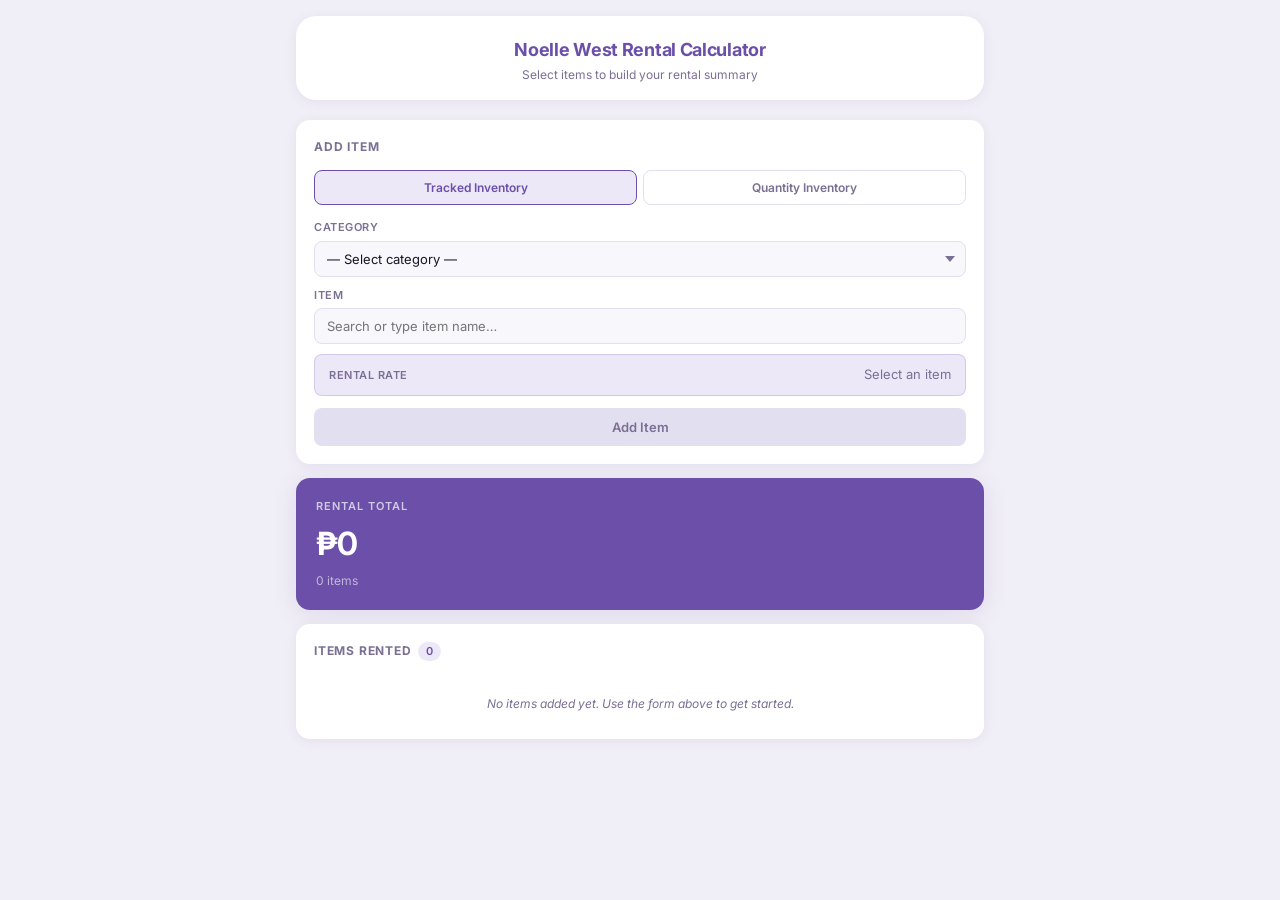
==== index.html @ f448f1df "Add files via upload" ====
<!DOCTYPE html>
<html lang="en">
<head>
  <meta charset="UTF-8">
  <meta name="viewport" content="width=device-width, initial-scale=1.0">
  <title>Noelle West Rental Calculator</title>
  <link rel="stylesheet" href="styles.css">
  <script src="https://js.jotform.com/JotFormCustomWidget.min.js"></script>
</head>
<body>

<div class="app-shell">

  <!-- Header -->
  <div class="app-header">
    <h1>Noelle West Rental Calculator</h1>
    <p>Select items to build your rental summary</p>
  </div>

  <!-- Add Item Card -->
  <div class="card">
    <div class="card-title">Add Item</div>

    <!-- Tab bar -->
    <div class="tab-bar">
      <button class="tab-btn active" id="tab-tracked" onclick="switchTab('tracked')">
        Tracked Inventory
      </button>
      <button class="tab-btn" id="tab-qty" onclick="switchTab('quantity')">
        Quantity Inventory
      </button>
    </div>

    <!-- Tracked Panel -->
    <div id="panel-tracked"></div>

    <!-- Quantity Panel -->
    <div id="panel-qty" style="display:none"></div>
  </div>

  <!-- Total -->
  <div class="total-card">
    <div class="total-label">Rental Total</div>
    <div class="total-amount" id="total-amount">₱0</div>
    <div class="total-count" id="total-count">0 items</div>
  </div>

  <!-- Items rented -->
  <div class="card">
    <div class="card-title">
      Items Rented
      <span class="badge" id="items-badge">0</span>
    </div>
    <div class="items-empty" id="items-empty" style="display:block">
      No items added yet. Use the form above to get started.
    </div>
    <div id="items-list"></div>
  </div>

</div>

<script src="app.js"></script>
<script>
  // Keep badge in sync
  const origRender = renderItems;
  // Patch items badge update after load
  const _observer = new MutationObserver(() => {
    const badge = document.getElementById('items-badge');
    if (badge) badge.textContent = state.items.length;
  });
  document.addEventListener('DOMContentLoaded', () => {
    const list = document.getElementById('items-list');
    if (list) _observer.observe(list, { childList: true, subtree: true });
  });
</script>
</body>
</html>
---- styles.css ----
/* ===== Noelle West Rental Calculator ===== */
@import url('https://fonts.googleapis.com/css2?family=Inter:wght@400;500;600;700&display=swap');

*, *::before, *::after {
  box-sizing: border-box;
  margin: 0;
  padding: 0;
}

:root {
  --bg: #F0EEF6;
  --surface: #FFFFFF;
  --surface-2: #F8F7FC;
  --border: #E2DFF0;
  --accent: #6B4FA8;
  --accent-light: #EDE8F8;
  --accent-dark: #50398A;
  --text: #1A1525;
  --text-muted: #7B6F94;
  --success: #2E7D5E;
  --success-bg: #E8F5F0;
  --danger: #C0392B;
  --danger-bg: #FDECEA;
  --radius-sm: 8px;
  --radius: 14px;
  --radius-lg: 20px;
  --shadow: 0 2px 12px rgba(107, 79, 168, 0.08);
  --shadow-md: 0 4px 24px rgba(107, 79, 168, 0.12);
}

html, body {
  font-family: 'Inter', -apple-system, BlinkMacSystemFont, sans-serif;
  font-size: 14px;
  line-height: 1.5;
  background: var(--bg);
  color: var(--text);
  min-height: 100vh;
}

/* ===== Layout ===== */
.app-shell {
  max-width: 720px;
  margin: 0 auto;
  padding: 16px;
}

.app-header {
  text-align: center;
  margin-bottom: 20px;
  padding: 20px 16px 16px;
  background: var(--surface);
  border-radius: var(--radius-lg);
  box-shadow: var(--shadow);
}

.app-header h1 {
  font-size: 18px;
  font-weight: 700;
  color: var(--accent);
  letter-spacing: -0.3px;
}

.app-header p {
  font-size: 12px;
  color: var(--text-muted);
  margin-top: 3px;
}

/* ===== Cards ===== */
.card {
  background: var(--surface);
  border-radius: var(--radius);
  box-shadow: var(--shadow);
  padding: 18px;
  margin-bottom: 14px;
}

.card-title {
  font-size: 12px;
  font-weight: 700;
  letter-spacing: 0.8px;
  text-transform: uppercase;
  color: var(--text-muted);
  margin-bottom: 14px;
  display: flex;
  align-items: center;
  gap: 6px;
}

.card-title .badge {
  background: var(--accent-light);
  color: var(--accent);
  border-radius: 20px;
  padding: 1px 8px;
  font-size: 11px;
  font-weight: 600;
  letter-spacing: 0.4px;
}

/* ===== Form Controls ===== */
.form-grid {
  display: grid;
  gap: 10px;
}

.field-label {
  font-size: 11px;
  font-weight: 600;
  color: var(--text-muted);
  margin-bottom: 5px;
  text-transform: uppercase;
  letter-spacing: 0.5px;
}

.field-group {
  display: flex;
  flex-direction: column;
}

select, input[type="number"], .search-input {
  width: 100%;
  padding: 9px 12px;
  background: var(--surface-2);
  border: 1.5px solid var(--border);
  border-radius: var(--radius-sm);
  font-family: inherit;
  font-size: 13px;
  color: var(--text);
  transition: border-color 0.15s, box-shadow 0.15s;
  appearance: none;
  -webkit-appearance: none;
}

select {
  background-image: url("data:image/svg+xml,%3Csvg xmlns='http://www.w3.org/2000/svg' width='10' height='6' viewBox='0 0 10 6'%3E%3Cpath fill='%237B6F94' d='M0 0l5 6 5-6z'/%3E%3C/svg%3E");
  background-repeat: no-repeat;
  background-position: right 10px center;
  padding-right: 28px;
  cursor: pointer;
}

select:focus, input[type="number"]:focus, .search-input:focus {
  outline: none;
  border-color: var(--accent);
  box-shadow: 0 0 0 3px rgba(107, 79, 168, 0.1);
  background: var(--surface);
}

input[type="number"] {
  text-align: center;
}

/* ===== Searchable Dropdown ===== */
.search-container {
  position: relative;
}

.search-input {
  display: block;
}

.search-dropdown {
  position: absolute;
  top: calc(100% + 4px);
  left: 0;
  right: 0;
  background: var(--surface);
  border: 1.5px solid var(--accent);
  border-radius: var(--radius-sm);
  box-shadow: var(--shadow-md);
  z-index: 100;
  max-height: 200px;
  overflow-y: auto;
  display: none;
}

.search-dropdown.open {
  display: block;
}

.dropdown-item {
  padding: 8px 12px;
  cursor: pointer;
  font-size: 13px;
  color: var(--text);
  border-bottom: 1px solid var(--border);
  transition: background 0.1s;
}

.dropdown-item:last-child {
  border-bottom: none;
}

.dropdown-item:hover, .dropdown-item.active {
  background: var(--accent-light);
  color: var(--accent);
}

.dropdown-item.no-results {
  color: var(--text-muted);
  cursor: default;
  font-style: italic;
  font-size: 12px;
}

/* ===== Rate Preview ===== */
.rate-preview {
  background: var(--accent-light);
  border: 1.5px solid rgba(107, 79, 168, 0.2);
  border-radius: var(--radius-sm);
  padding: 10px 14px;
  display: flex;
  justify-content: space-between;
  align-items: center;
  min-height: 40px;
}

.rate-label {
  font-size: 11px;
  font-weight: 600;
  color: var(--text-muted);
  text-transform: uppercase;
  letter-spacing: 0.5px;
}

.rate-value {
  font-size: 15px;
  font-weight: 700;
  color: var(--accent);
}

.rate-value.empty {
  font-size: 13px;
  font-weight: 400;
  color: var(--text-muted);
}

/* ===== Inline Row (Category + Size + Qty) ===== */
.input-row {
  display: grid;
  gap: 8px;
}

.input-row.tracked-layout {
  grid-template-columns: 1fr;
}

.input-row.qty-layout {
  grid-template-columns: 1fr 1fr;
}

/* ===== Add Button ===== */
.btn-add {
  width: 100%;
  padding: 11px;
  background: var(--accent);
  color: #fff;
  border: none;
  border-radius: var(--radius-sm);
  font-family: inherit;
  font-size: 13px;
  font-weight: 600;
  cursor: pointer;
  transition: background 0.15s, transform 0.1s;
  margin-top: 2px;
}

.btn-add:hover {
  background: var(--accent-dark);
}

.btn-add:active {
  transform: scale(0.98);
}

.btn-add:disabled {
  background: var(--border);
  color: var(--text-muted);
  cursor: not-allowed;
  transform: none;
}

/* ===== Items List ===== */
.items-empty {
  text-align: center;
  color: var(--text-muted);
  font-size: 12px;
  padding: 20px 0 8px;
  font-style: italic;
}

.rental-item {
  display: flex;
  align-items: center;
  gap: 10px;
  padding: 10px 12px;
  background: var(--surface-2);
  border-radius: var(--radius-sm);
  border: 1px solid var(--border);
  margin-bottom: 7px;
  transition: background 0.1s;
}

.rental-item:last-child {
  margin-bottom: 0;
}

.item-info {
  flex: 1;
  min-width: 0;
}

.item-name {
  font-size: 13px;
  font-weight: 600;
  color: var(--text);
  white-space: nowrap;
  overflow: hidden;
  text-overflow: ellipsis;
}

.item-meta {
  font-size: 11px;
  color: var(--text-muted);
  margin-top: 1px;
}

.item-amount {
  font-size: 14px;
  font-weight: 700;
  color: var(--accent);
  white-space: nowrap;
  flex-shrink: 0;
}

.btn-remove {
  background: none;
  border: none;
  cursor: pointer;
  color: var(--text-muted);
  font-size: 16px;
  padding: 2px 4px;
  border-radius: 4px;
  flex-shrink: 0;
  transition: color 0.1s, background 0.1s;
  line-height: 1;
}

.btn-remove:hover {
  color: var(--danger);
  background: var(--danger-bg);
}

/* ===== Total Card ===== */
.total-card {
  background: var(--accent);
  border-radius: var(--radius);
  padding: 20px;
  margin-bottom: 14px;
  box-shadow: var(--shadow-md);
}

.total-label {
  font-size: 11px;
  font-weight: 600;
  letter-spacing: 1px;
  text-transform: uppercase;
  color: rgba(255,255,255,0.7);
  margin-bottom: 6px;
}

.total-amount {
  font-size: 32px;
  font-weight: 700;
  color: #fff;
  letter-spacing: -1px;
}

.total-count {
  font-size: 12px;
  color: rgba(255,255,255,0.6);
  margin-top: 4px;
}

/* ===== Tab Switcher ===== */
.tab-bar {
  display: grid;
  grid-template-columns: 1fr 1fr;
  gap: 6px;
  margin-bottom: 14px;
}

.tab-btn {
  padding: 9px;
  border: 1.5px solid var(--border);
  border-radius: var(--radius-sm);
  background: var(--surface);
  font-family: inherit;
  font-size: 12px;
  font-weight: 600;
  color: var(--text-muted);
  cursor: pointer;
  transition: all 0.15s;
  text-align: center;
}

.tab-btn.active {
  background: var(--accent-light);
  border-color: var(--accent);
  color: var(--accent);
}

/* ===== Divider ===== */
.divider {
  height: 1px;
  background: var(--border);
  margin: 14px 0;
}

/* ===== Error toast ===== */
.error-msg {
  background: var(--danger-bg);
  border: 1px solid rgba(192,57,43,0.2);
  color: var(--danger);
  font-size: 12px;
  padding: 8px 12px;
  border-radius: var(--radius-sm);
  margin-top: 8px;
  display: none;
}

.error-msg.visible {
  display: block;
}

/* ===== Responsive ===== */
@media (max-width: 480px) {
  .app-shell { padding: 10px; }
  .card { padding: 14px; }
  .total-amount { font-size: 26px; }
}

/* ===== Price Selector (First User / Rental Rate toggle) ===== */
.price-selector {
  margin-top: 2px;
}

.price-toggle-group {
  display: grid;
  grid-template-columns: 1fr 1fr;
  gap: 8px;
  margin-top: 6px;
}

.price-toggle-option {
  cursor: pointer;
  display: block;
}

.price-toggle-option input[type="radio"] {
  position: absolute;
  opacity: 0;
  width: 0;
  height: 0;
  pointer-events: none;
}

.price-toggle-card {
  padding: 10px 12px;
  border: 2px solid var(--border);
  border-radius: var(--radius-sm);
  background: var(--surface-2);
  text-align: center;
  transition: border-color 0.15s, background 0.15s, box-shadow 0.15s;
  user-select: none;
}

.price-toggle-option input[type="radio"]:checked + .price-toggle-card {
  border-color: var(--accent);
  background: var(--accent-light);
  box-shadow: 0 0 0 3px rgba(107, 79, 168, 0.1);
}

.price-toggle-label {
  font-size: 10px;
  font-weight: 700;
  text-transform: uppercase;
  letter-spacing: 0.6px;
  color: var(--text-muted);
  margin-bottom: 4px;
}

.price-toggle-option input[type="radio"]:checked + .price-toggle-card .price-toggle-label {
  color: var(--accent-dark);
}

.price-toggle-amount {
  font-size: 16px;
  font-weight: 700;
  color: var(--text);
  letter-spacing: -0.3px;
}

.price-toggle-option input[type="radio"]:checked + .price-toggle-card .price-toggle-amount {
  color: var(--accent);
}

/* ===== First User badge on item rows ===== */
.fu-tag {
  display: inline-block;
  background: #FFF3CD;
  color: #856404;
  border: 1px solid #FFE083;
  border-radius: 4px;
  font-size: 10px;
  font-weight: 700;
  padding: 1px 5px;
  letter-spacing: 0.3px;
  vertical-align: middle;
  margin-left: 4px;
  line-height: 1.4;
}
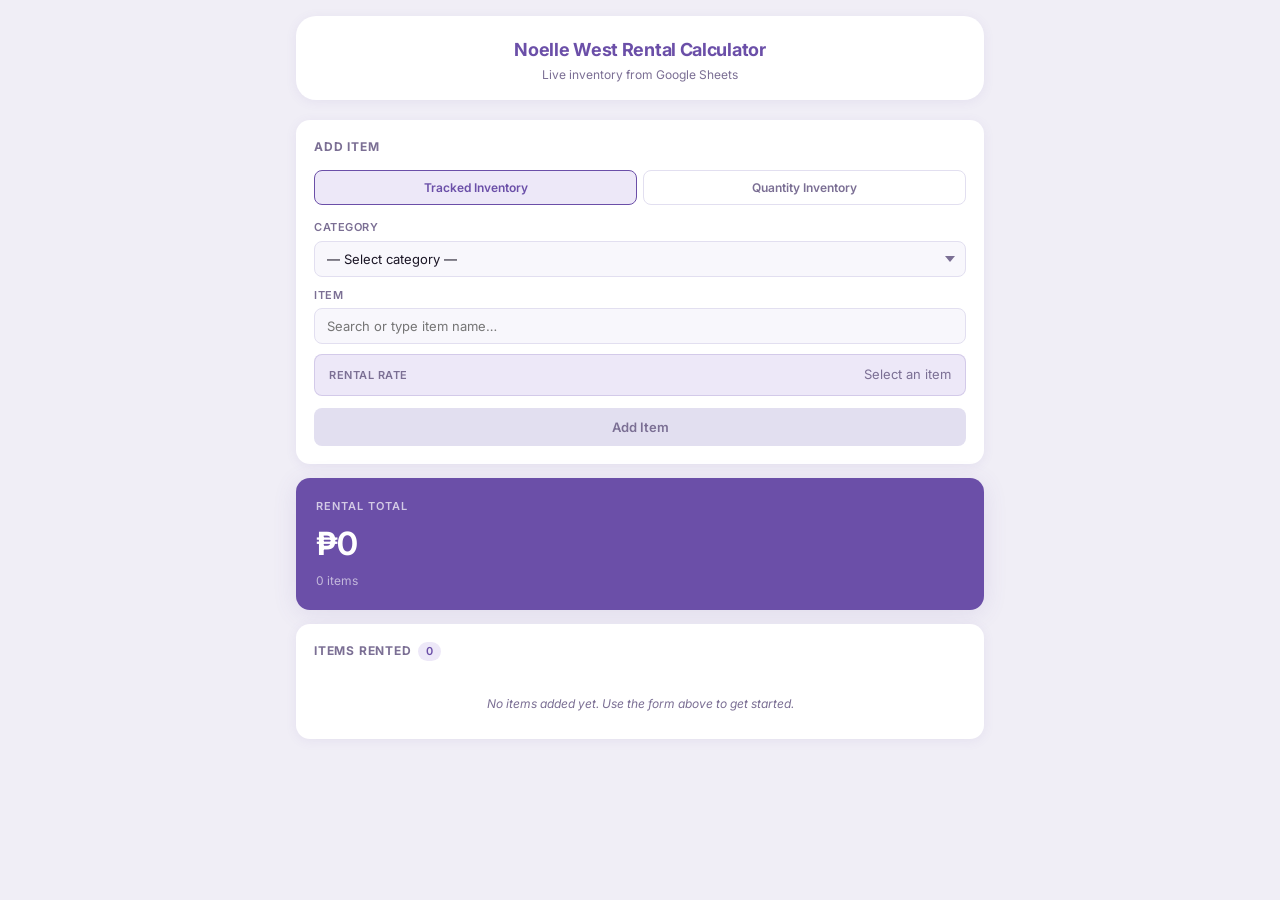
==== commit f8cc379b: "Update index.html" ====
--- a/index.html
+++ b/index.html
@@ -11,17 +11,20 @@
 
 <div class="app-shell">
 
-  <!-- Header -->
   <div class="app-header">
     <h1>Noelle West Rental Calculator</h1>
-    <p>Select items to build your rental summary</p>
+    <p>Live inventory from Google Sheets</p>
+  </div>
+
+  <!-- Loading / error state -->
+  <div id="loading-state" class="loading-state">
+    <div class="loading-spinner">Loading inventory…</div>
   </div>
 
   <!-- Add Item Card -->
   <div class="card">
     <div class="card-title">Add Item</div>
 
-    <!-- Tab bar -->
     <div class="tab-bar">
       <button class="tab-btn active" id="tab-tracked" onclick="switchTab('tracked')">
         Tracked Inventory
@@ -31,27 +34,24 @@
       </button>
     </div>
 
-    <!-- Tracked Panel -->
     <div id="panel-tracked"></div>
-
-    <!-- Quantity Panel -->
     <div id="panel-qty" style="display:none"></div>
   </div>
 
-  <!-- Total -->
+  <!-- Running total -->
   <div class="total-card">
     <div class="total-label">Rental Total</div>
     <div class="total-amount" id="total-amount">₱0</div>
     <div class="total-count" id="total-count">0 items</div>
   </div>
 
-  <!-- Items rented -->
+  <!-- Items list -->
   <div class="card">
     <div class="card-title">
       Items Rented
       <span class="badge" id="items-badge">0</span>
     </div>
-    <div class="items-empty" id="items-empty" style="display:block">
+    <div class="items-empty" id="items-empty">
       No items added yet. Use the form above to get started.
     </div>
     <div id="items-list"></div>
@@ -60,18 +60,5 @@
 </div>
 
 <script src="app.js"></script>
-<script>
-  // Keep badge in sync
-  const origRender = renderItems;
-  // Patch items badge update after load
-  const _observer = new MutationObserver(() => {
-    const badge = document.getElementById('items-badge');
-    if (badge) badge.textContent = state.items.length;
-  });
-  document.addEventListener('DOMContentLoaded', () => {
-    const list = document.getElementById('items-list');
-    if (list) _observer.observe(list, { childList: true, subtree: true });
-  });
-</script>
 </body>
 </html>
